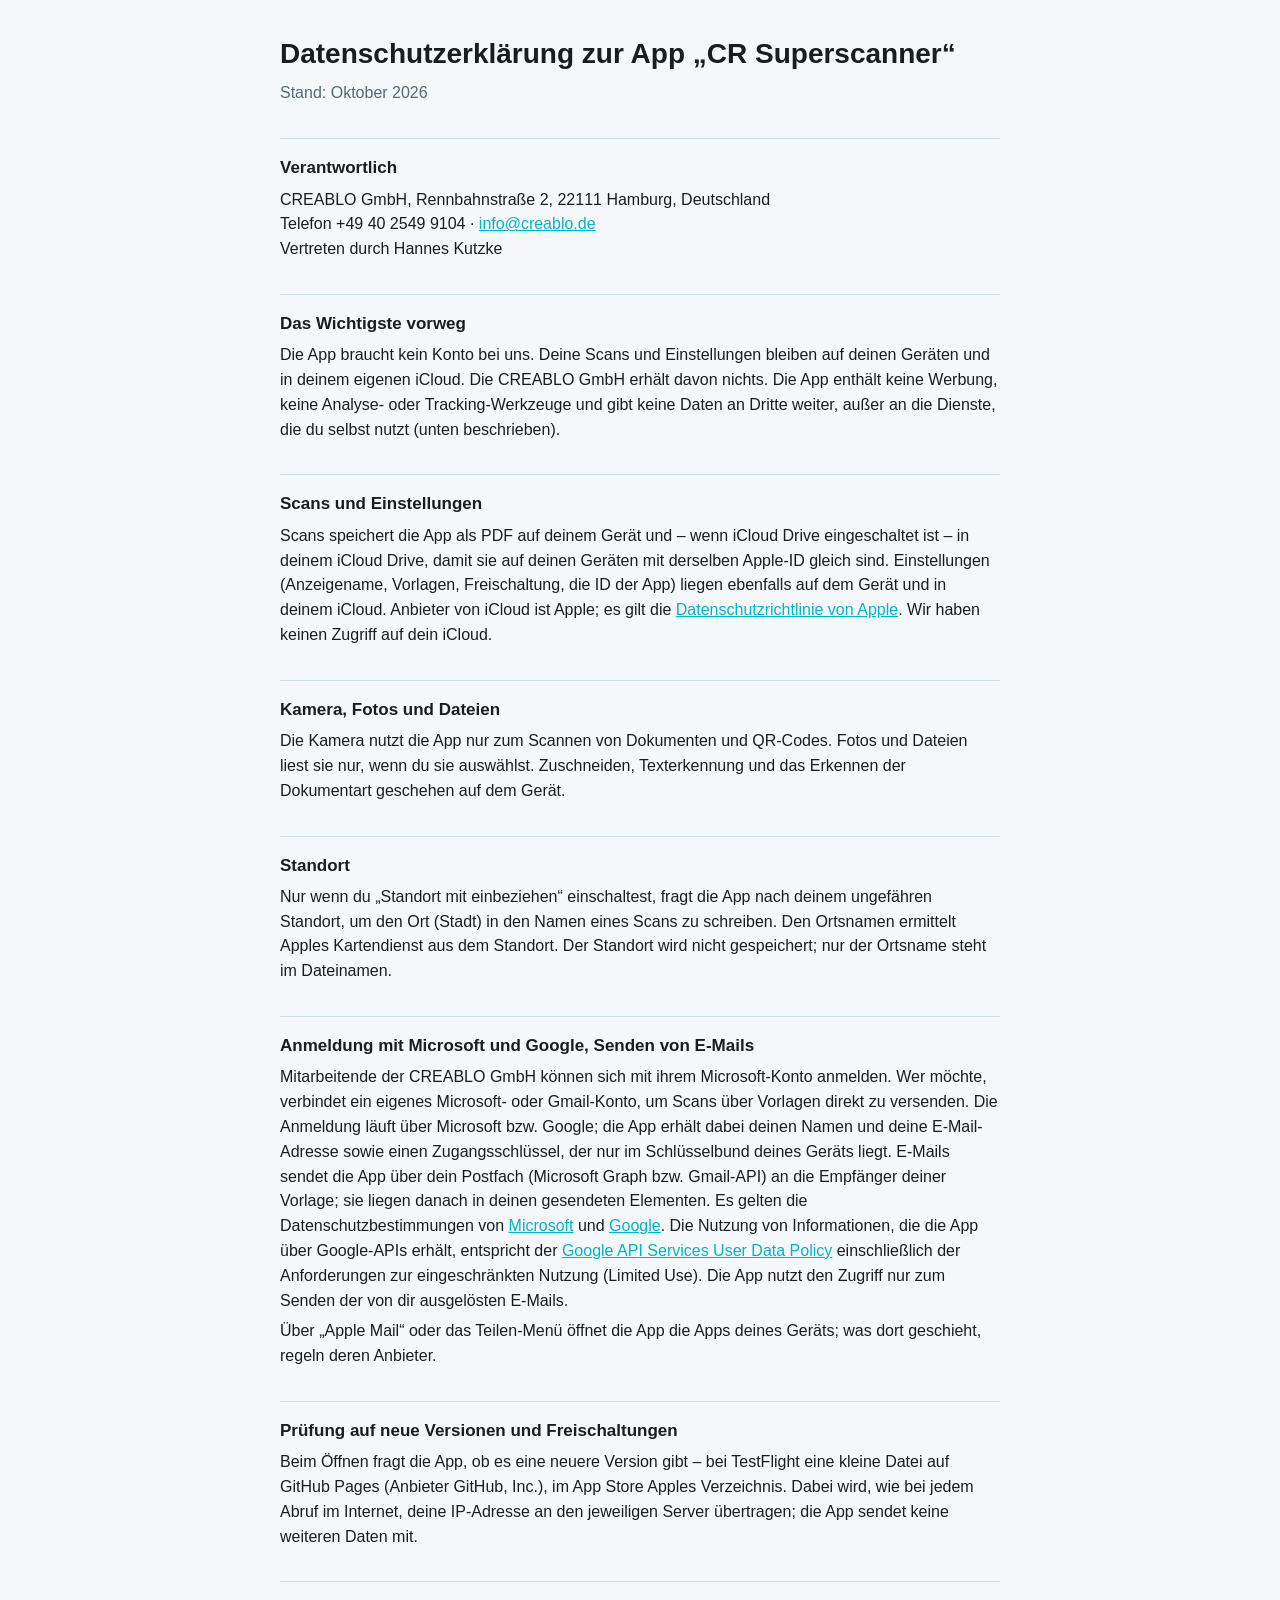
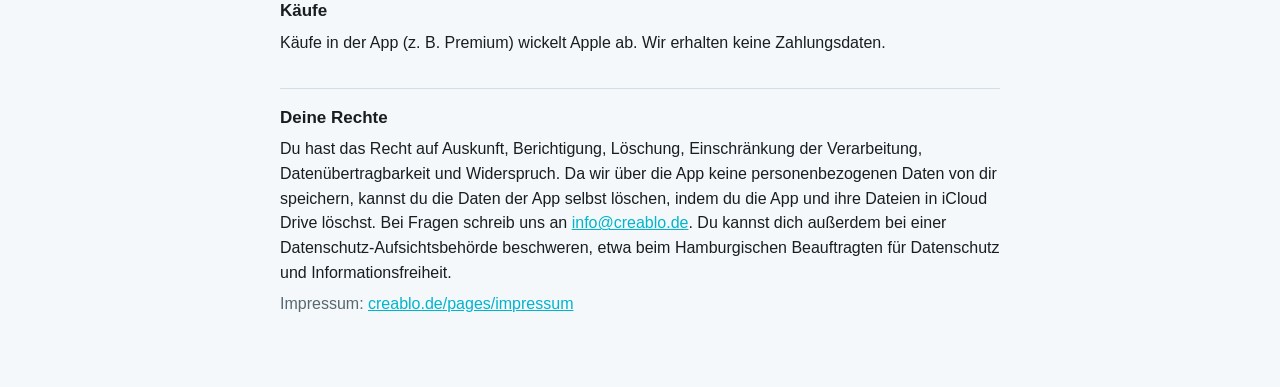
==== superscanner/datenschutz.html @ d0674783 "Superscanner: Datenschutzerklärung" ====
<!doctype html>
<html lang="de">
<head>
<meta charset="utf-8">
<meta name="viewport" content="width=device-width, initial-scale=1">
<title>Superscanner – Datenschutz</title>
<style>
  :root { --ink: #181E20; --muted: #576870; --teal: #00B4CC; --line: #D1E0E6; --surface: #F5F8FA; }
  @media (prefers-color-scheme: dark) { :root { --ink: #EDF4F7; --muted: #9FB3BB; --teal: #00C6E0; --line: #2A3438; --surface: #0F1416; } }
  body { margin: 0; background: var(--surface); color: var(--ink); font: 16px/1.55 -apple-system, "Helvetica Neue", Arial, sans-serif; }
  main { max-width: 720px; margin: 0 auto; padding: 32px 16px 64px; }
  h1 { font-size: 28px; margin: 0 0 4px; }
  h2 { font-size: 17px; margin: 32px 0 6px; padding-top: 16px; border-top: 1px solid var(--line); }
  p, li { margin: 6px 0; }
  .muted { color: var(--muted); }
  a { color: var(--teal); }
</style>
</head>
<body>
<main>
<h1>Datenschutzerklärung zur App „CR Superscanner“</h1>
<p class="muted">Stand: Oktober 2026</p>

<h2>Verantwortlich</h2>
<p>CREABLO GmbH, Rennbahnstraße 2, 22111 Hamburg, Deutschland<br>
Telefon +49 40 2549 9104 · <a href="mailto:info@creablo.de">info@creablo.de</a><br>
Vertreten durch Hannes Kutzke</p>

<h2>Das Wichtigste vorweg</h2>
<p>Die App braucht kein Konto bei uns. Deine Scans und Einstellungen bleiben auf deinen Geräten und in deinem eigenen iCloud. Die CREABLO GmbH erhält davon nichts. Die App enthält keine Werbung, keine Analyse- oder Tracking-Werkzeuge und gibt keine Daten an Dritte weiter, außer an die Dienste, die du selbst nutzt (unten beschrieben).</p>

<h2>Scans und Einstellungen</h2>
<p>Scans speichert die App als PDF auf deinem Gerät und – wenn iCloud Drive eingeschaltet ist – in deinem iCloud Drive, damit sie auf deinen Geräten mit derselben Apple-ID gleich sind. Einstellungen (Anzeigename, Vorlagen, Freischaltung, die ID der App) liegen ebenfalls auf dem Gerät und in deinem iCloud. Anbieter von iCloud ist Apple; es gilt die <a href="https://www.apple.com/de/legal/privacy/">Datenschutzrichtlinie von Apple</a>. Wir haben keinen Zugriff auf dein iCloud.</p>

<h2>Kamera, Fotos und Dateien</h2>
<p>Die Kamera nutzt die App nur zum Scannen von Dokumenten und QR-Codes. Fotos und Dateien liest sie nur, wenn du sie auswählst. Zuschneiden, Texterkennung und das Erkennen der Dokumentart geschehen auf dem Gerät.</p>

<h2>Standort</h2>
<p>Nur wenn du „Standort mit einbeziehen“ einschaltest, fragt die App nach deinem ungefähren Standort, um den Ort (Stadt) in den Namen eines Scans zu schreiben. Den Ortsnamen ermittelt Apples Kartendienst aus dem Standort. Der Standort wird nicht gespeichert; nur der Ortsname steht im Dateinamen.</p>

<h2>Anmeldung mit Microsoft und Google, Senden von E-Mails</h2>
<p>Mitarbeitende der CREABLO GmbH können sich mit ihrem Microsoft-Konto anmelden. Wer möchte, verbindet ein eigenes Microsoft- oder Gmail-Konto, um Scans über Vorlagen direkt zu versenden. Die Anmeldung läuft über Microsoft bzw. Google; die App erhält dabei deinen Namen und deine E-Mail-Adresse sowie einen Zugangsschlüssel, der nur im Schlüsselbund deines Geräts liegt. E-Mails sendet die App über dein Postfach (Microsoft Graph bzw. Gmail-API) an die Empfänger deiner Vorlage; sie liegen danach in deinen gesendeten Elementen. Es gelten die Datenschutzbestimmungen von <a href="https://privacy.microsoft.com/de-de/privacystatement">Microsoft</a> und <a href="https://policies.google.com/privacy?hl=de">Google</a>. Die Nutzung von Informationen, die die App über Google-APIs erhält, entspricht der <a href="https://developers.google.com/terms/api-services-user-data-policy">Google API Services User Data Policy</a> einschließlich der Anforderungen zur eingeschränkten Nutzung (Limited Use). Die App nutzt den Zugriff nur zum Senden der von dir ausgelösten E-Mails.</p>
<p>Über „Apple Mail“ oder das Teilen-Menü öffnet die App die Apps deines Geräts; was dort geschieht, regeln deren Anbieter.</p>

<h2>Prüfung auf neue Versionen und Freischaltungen</h2>
<p>Beim Öffnen fragt die App, ob es eine neuere Version gibt – bei TestFlight eine kleine Datei auf GitHub Pages (Anbieter GitHub, Inc.), im App Store Apples Verzeichnis. Dabei wird, wie bei jedem Abruf im Internet, deine IP-Adresse an den jeweiligen Server übertragen; die App sendet keine weiteren Daten mit.</p>

<h2>Käufe</h2>
<p>Käufe in der App (z. B. Premium) wickelt Apple ab. Wir erhalten keine Zahlungsdaten.</p>

<h2>Deine Rechte</h2>
<p>Du hast das Recht auf Auskunft, Berichtigung, Löschung, Einschränkung der Verarbeitung, Datenübertragbarkeit und Widerspruch. Da wir über die App keine personenbezogenen Daten von dir speichern, kannst du die Daten der App selbst löschen, indem du die App und ihre Dateien in iCloud Drive löschst. Bei Fragen schreib uns an <a href="mailto:info@creablo.de">info@creablo.de</a>. Du kannst dich außerdem bei einer Datenschutz-Aufsichtsbehörde beschweren, etwa beim Hamburgischen Beauftragten für Datenschutz und Informationsfreiheit.</p>

<p class="muted">Impressum: <a href="https://www.creablo.de/pages/impressum">creablo.de/pages/impressum</a></p>
</main>
</body>
</html>
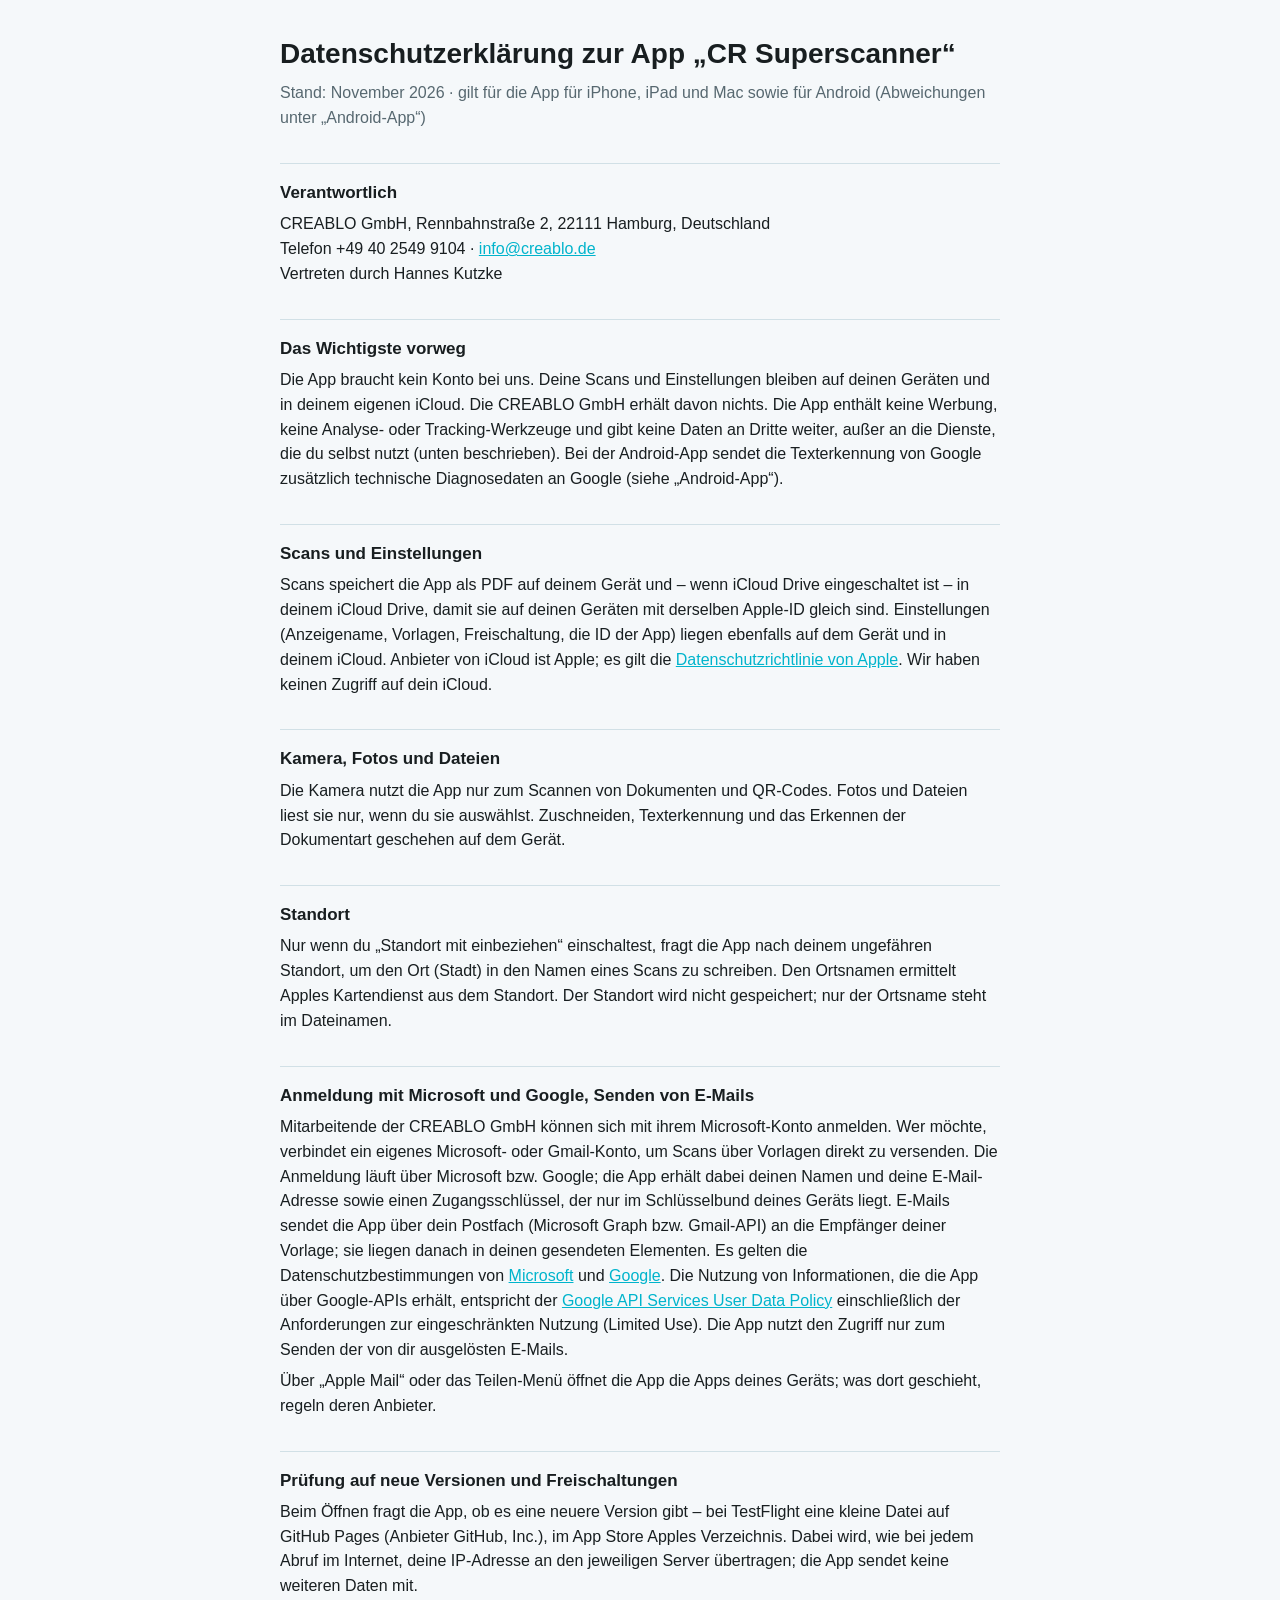
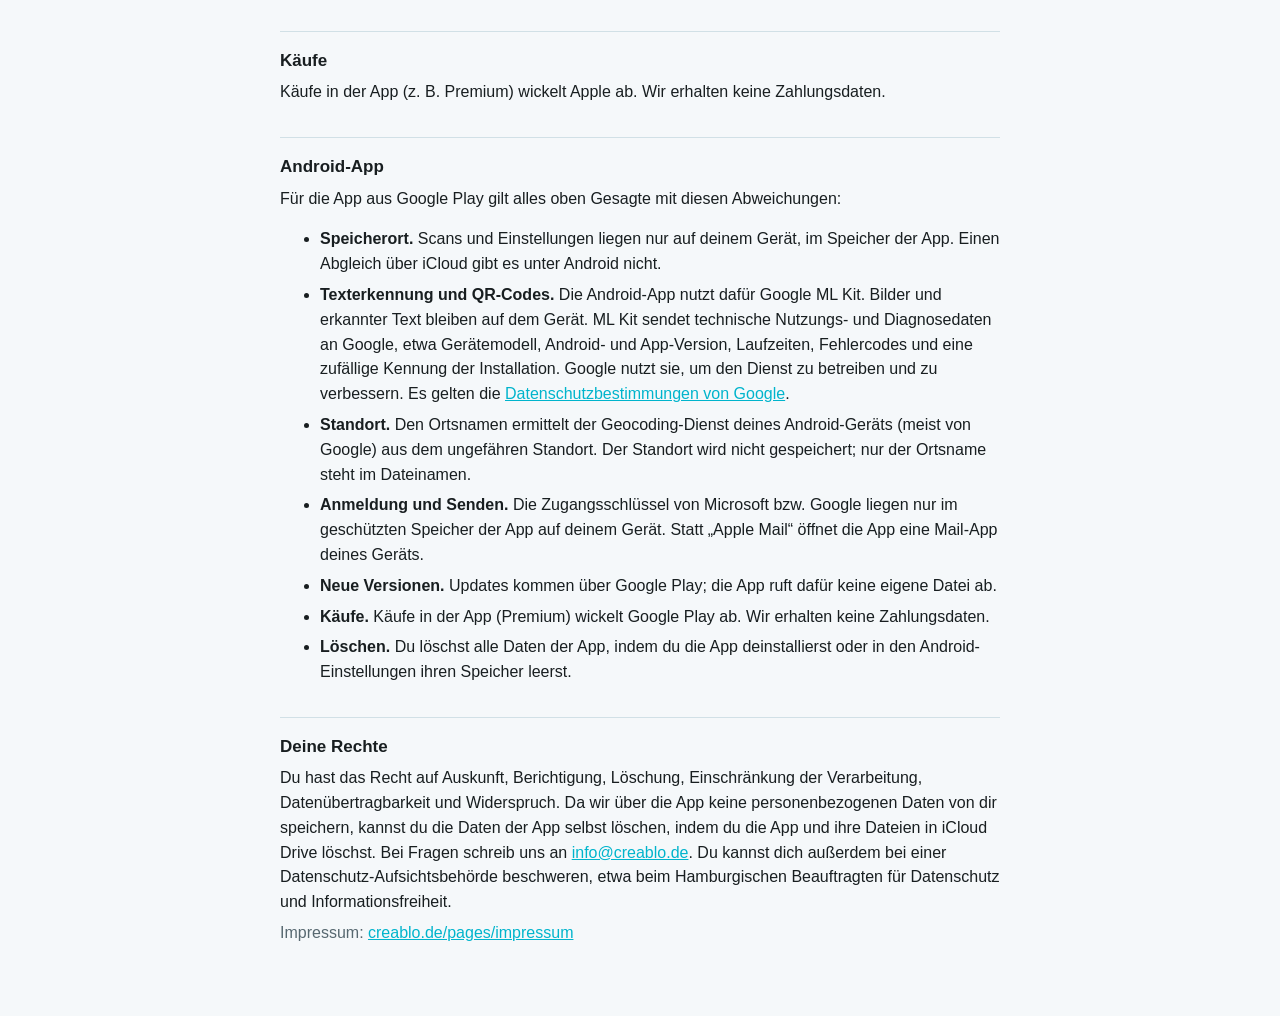
==== commit 3016fbe2: "Superscanner: Datenschutzerklärung um die Android-App ergänzt Co-Authored-By: Claude Opus 5.5 <norep" ====
--- a/superscanner/datenschutz.html
+++ b/superscanner/datenschutz.html
@@ -19,7 +19,7 @@
 <body>
 <main>
 <h1>Datenschutzerklärung zur App „CR Superscanner“</h1>
-<p class="muted">Stand: Oktober 2026</p>
+<p class="muted">Stand: November 2026 · gilt für die App für iPhone, iPad und Mac sowie für Android (Abweichungen unter „Android-App“)</p>
 
 <h2>Verantwortlich</h2>
 <p>CREABLO GmbH, Rennbahnstraße 2, 22111 Hamburg, Deutschland<br>
@@ -27,7 +27,7 @@
 Vertreten durch Hannes Kutzke</p>
 
 <h2>Das Wichtigste vorweg</h2>
-<p>Die App braucht kein Konto bei uns. Deine Scans und Einstellungen bleiben auf deinen Geräten und in deinem eigenen iCloud. Die CREABLO GmbH erhält davon nichts. Die App enthält keine Werbung, keine Analyse- oder Tracking-Werkzeuge und gibt keine Daten an Dritte weiter, außer an die Dienste, die du selbst nutzt (unten beschrieben).</p>
+<p>Die App braucht kein Konto bei uns. Deine Scans und Einstellungen bleiben auf deinen Geräten und in deinem eigenen iCloud. Die CREABLO GmbH erhält davon nichts. Die App enthält keine Werbung, keine Analyse- oder Tracking-Werkzeuge und gibt keine Daten an Dritte weiter, außer an die Dienste, die du selbst nutzt (unten beschrieben). Bei der Android-App sendet die Texterkennung von Google zusätzlich technische Diagnosedaten an Google (siehe „Android-App“).</p>
 
 <h2>Scans und Einstellungen</h2>
 <p>Scans speichert die App als PDF auf deinem Gerät und – wenn iCloud Drive eingeschaltet ist – in deinem iCloud Drive, damit sie auf deinen Geräten mit derselben Apple-ID gleich sind. Einstellungen (Anzeigename, Vorlagen, Freischaltung, die ID der App) liegen ebenfalls auf dem Gerät und in deinem iCloud. Anbieter von iCloud ist Apple; es gilt die <a href="https://www.apple.com/de/legal/privacy/">Datenschutzrichtlinie von Apple</a>. Wir haben keinen Zugriff auf dein iCloud.</p>
@@ -48,6 +48,18 @@
 <h2>Käufe</h2>
 <p>Käufe in der App (z. B. Premium) wickelt Apple ab. Wir erhalten keine Zahlungsdaten.</p>
 
+<h2>Android-App</h2>
+<p>Für die App aus Google Play gilt alles oben Gesagte mit diesen Abweichungen:</p>
+<ul>
+<li><strong>Speicherort.</strong> Scans und Einstellungen liegen nur auf deinem Gerät, im Speicher der App. Einen Abgleich über iCloud gibt es unter Android nicht.</li>
+<li><strong>Texterkennung und QR-Codes.</strong> Die Android-App nutzt dafür Google ML Kit. Bilder und erkannter Text bleiben auf dem Gerät. ML Kit sendet technische Nutzungs- und Diagnosedaten an Google, etwa Gerätemodell, Android- und App-Version, Laufzeiten, Fehlercodes und eine zufällige Kennung der Installation. Google nutzt sie, um den Dienst zu betreiben und zu verbessern. Es gelten die <a href="https://policies.google.com/privacy?hl=de">Datenschutzbestimmungen von Google</a>.</li>
+<li><strong>Standort.</strong> Den Ortsnamen ermittelt der Geocoding-Dienst deines Android-Geräts (meist von Google) aus dem ungefähren Standort. Der Standort wird nicht gespeichert; nur der Ortsname steht im Dateinamen.</li>
+<li><strong>Anmeldung und Senden.</strong> Die Zugangsschlüssel von Microsoft bzw. Google liegen nur im geschützten Speicher der App auf deinem Gerät. Statt „Apple Mail“ öffnet die App eine Mail-App deines Geräts.</li>
+<li><strong>Neue Versionen.</strong> Updates kommen über Google Play; die App ruft dafür keine eigene Datei ab.</li>
+<li><strong>Käufe.</strong> Käufe in der App (Premium) wickelt Google Play ab. Wir erhalten keine Zahlungsdaten.</li>
+<li><strong>Löschen.</strong> Du löschst alle Daten der App, indem du die App deinstallierst oder in den Android-Einstellungen ihren Speicher leerst.</li>
+</ul>
+
 <h2>Deine Rechte</h2>
 <p>Du hast das Recht auf Auskunft, Berichtigung, Löschung, Einschränkung der Verarbeitung, Datenübertragbarkeit und Widerspruch. Da wir über die App keine personenbezogenen Daten von dir speichern, kannst du die Daten der App selbst löschen, indem du die App und ihre Dateien in iCloud Drive löschst. Bei Fragen schreib uns an <a href="mailto:info@creablo.de">info@creablo.de</a>. Du kannst dich außerdem bei einer Datenschutz-Aufsichtsbehörde beschweren, etwa beim Hamburgischen Beauftragten für Datenschutz und Informationsfreiheit.</p>
 
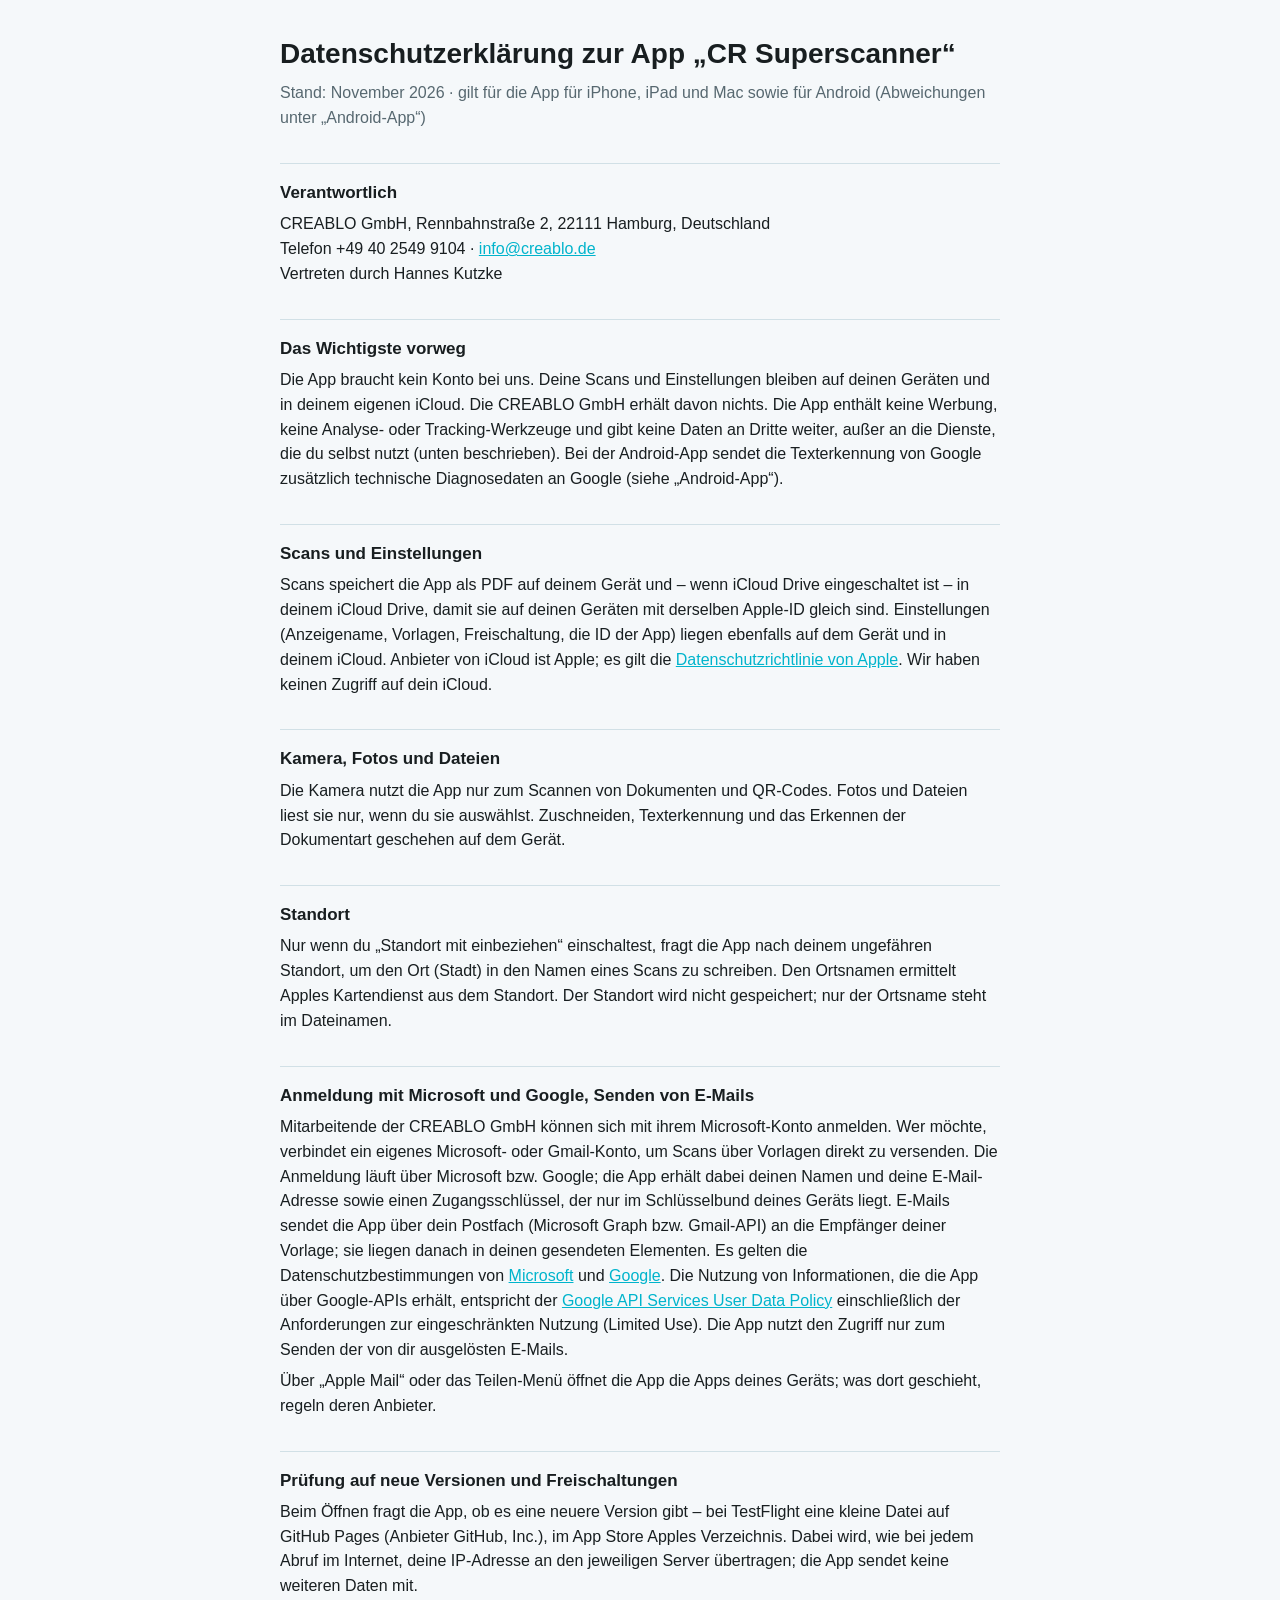
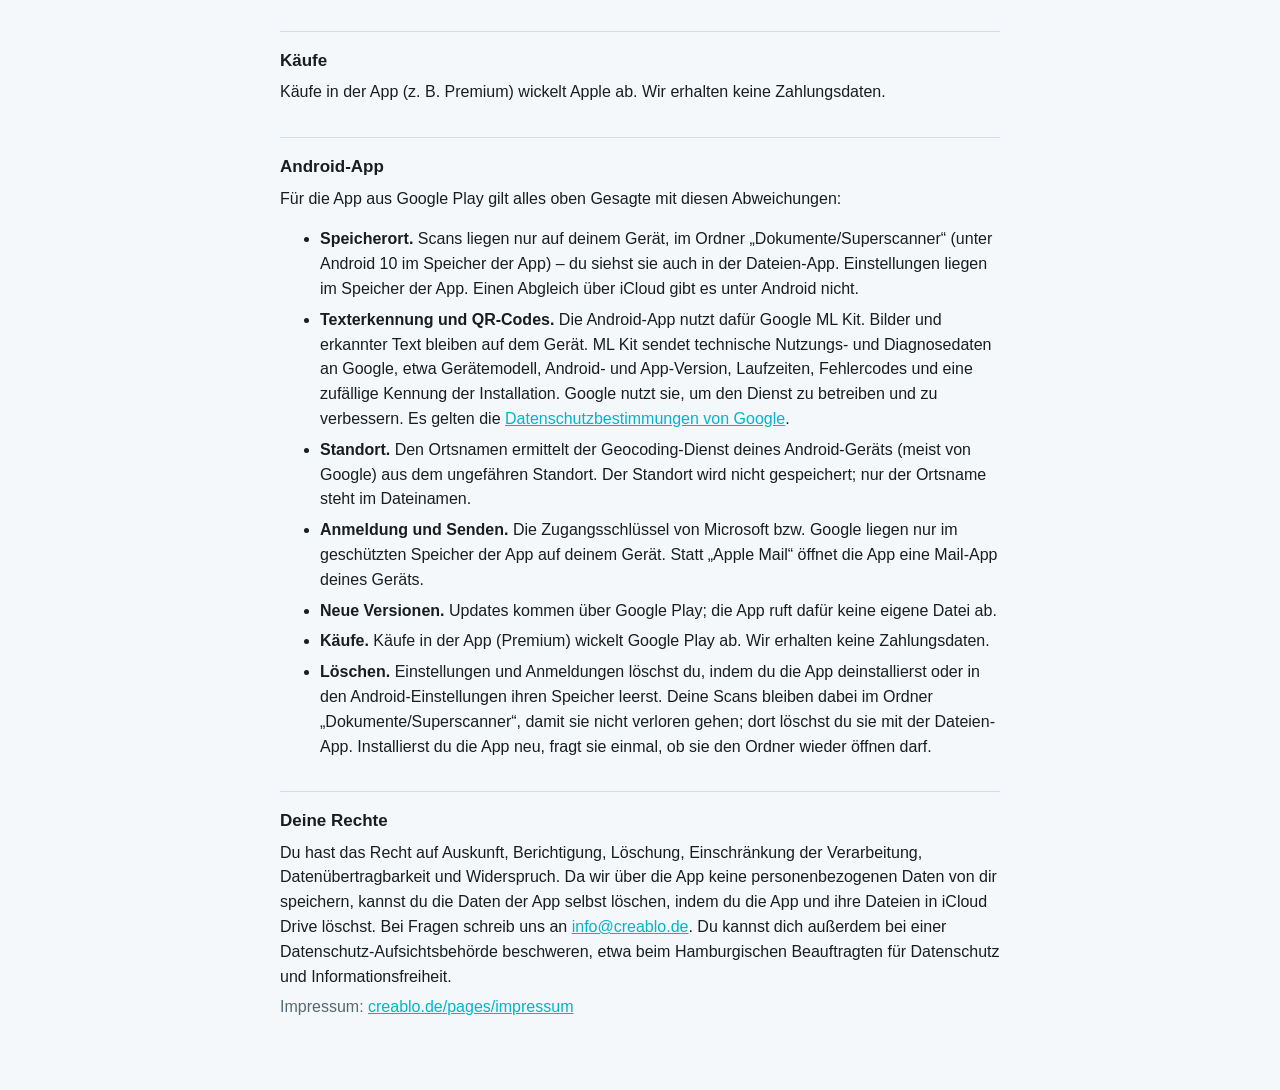
==== commit 7d28b16e: "Superscanner-Datenschutz: Android-Speicherort (Dokumente/Superscanner) und Löschen richtiggestellt C" ====
--- a/superscanner/datenschutz.html
+++ b/superscanner/datenschutz.html
@@ -51,13 +51,13 @@
 <h2>Android-App</h2>
 <p>Für die App aus Google Play gilt alles oben Gesagte mit diesen Abweichungen:</p>
 <ul>
-<li><strong>Speicherort.</strong> Scans und Einstellungen liegen nur auf deinem Gerät, im Speicher der App. Einen Abgleich über iCloud gibt es unter Android nicht.</li>
+<li><strong>Speicherort.</strong> Scans liegen nur auf deinem Gerät, im Ordner „Dokumente/Superscanner“ (unter Android 10 im Speicher der App) – du siehst sie auch in der Dateien-App. Einstellungen liegen im Speicher der App. Einen Abgleich über iCloud gibt es unter Android nicht.</li>
 <li><strong>Texterkennung und QR-Codes.</strong> Die Android-App nutzt dafür Google ML Kit. Bilder und erkannter Text bleiben auf dem Gerät. ML Kit sendet technische Nutzungs- und Diagnosedaten an Google, etwa Gerätemodell, Android- und App-Version, Laufzeiten, Fehlercodes und eine zufällige Kennung der Installation. Google nutzt sie, um den Dienst zu betreiben und zu verbessern. Es gelten die <a href="https://policies.google.com/privacy?hl=de">Datenschutzbestimmungen von Google</a>.</li>
 <li><strong>Standort.</strong> Den Ortsnamen ermittelt der Geocoding-Dienst deines Android-Geräts (meist von Google) aus dem ungefähren Standort. Der Standort wird nicht gespeichert; nur der Ortsname steht im Dateinamen.</li>
 <li><strong>Anmeldung und Senden.</strong> Die Zugangsschlüssel von Microsoft bzw. Google liegen nur im geschützten Speicher der App auf deinem Gerät. Statt „Apple Mail“ öffnet die App eine Mail-App deines Geräts.</li>
 <li><strong>Neue Versionen.</strong> Updates kommen über Google Play; die App ruft dafür keine eigene Datei ab.</li>
 <li><strong>Käufe.</strong> Käufe in der App (Premium) wickelt Google Play ab. Wir erhalten keine Zahlungsdaten.</li>
-<li><strong>Löschen.</strong> Du löschst alle Daten der App, indem du die App deinstallierst oder in den Android-Einstellungen ihren Speicher leerst.</li>
+<li><strong>Löschen.</strong> Einstellungen und Anmeldungen löschst du, indem du die App deinstallierst oder in den Android-Einstellungen ihren Speicher leerst. Deine Scans bleiben dabei im Ordner „Dokumente/Superscanner“, damit sie nicht verloren gehen; dort löschst du sie mit der Dateien-App. Installierst du die App neu, fragt sie einmal, ob sie den Ordner wieder öffnen darf.</li>
 </ul>
 
 <h2>Deine Rechte</h2>
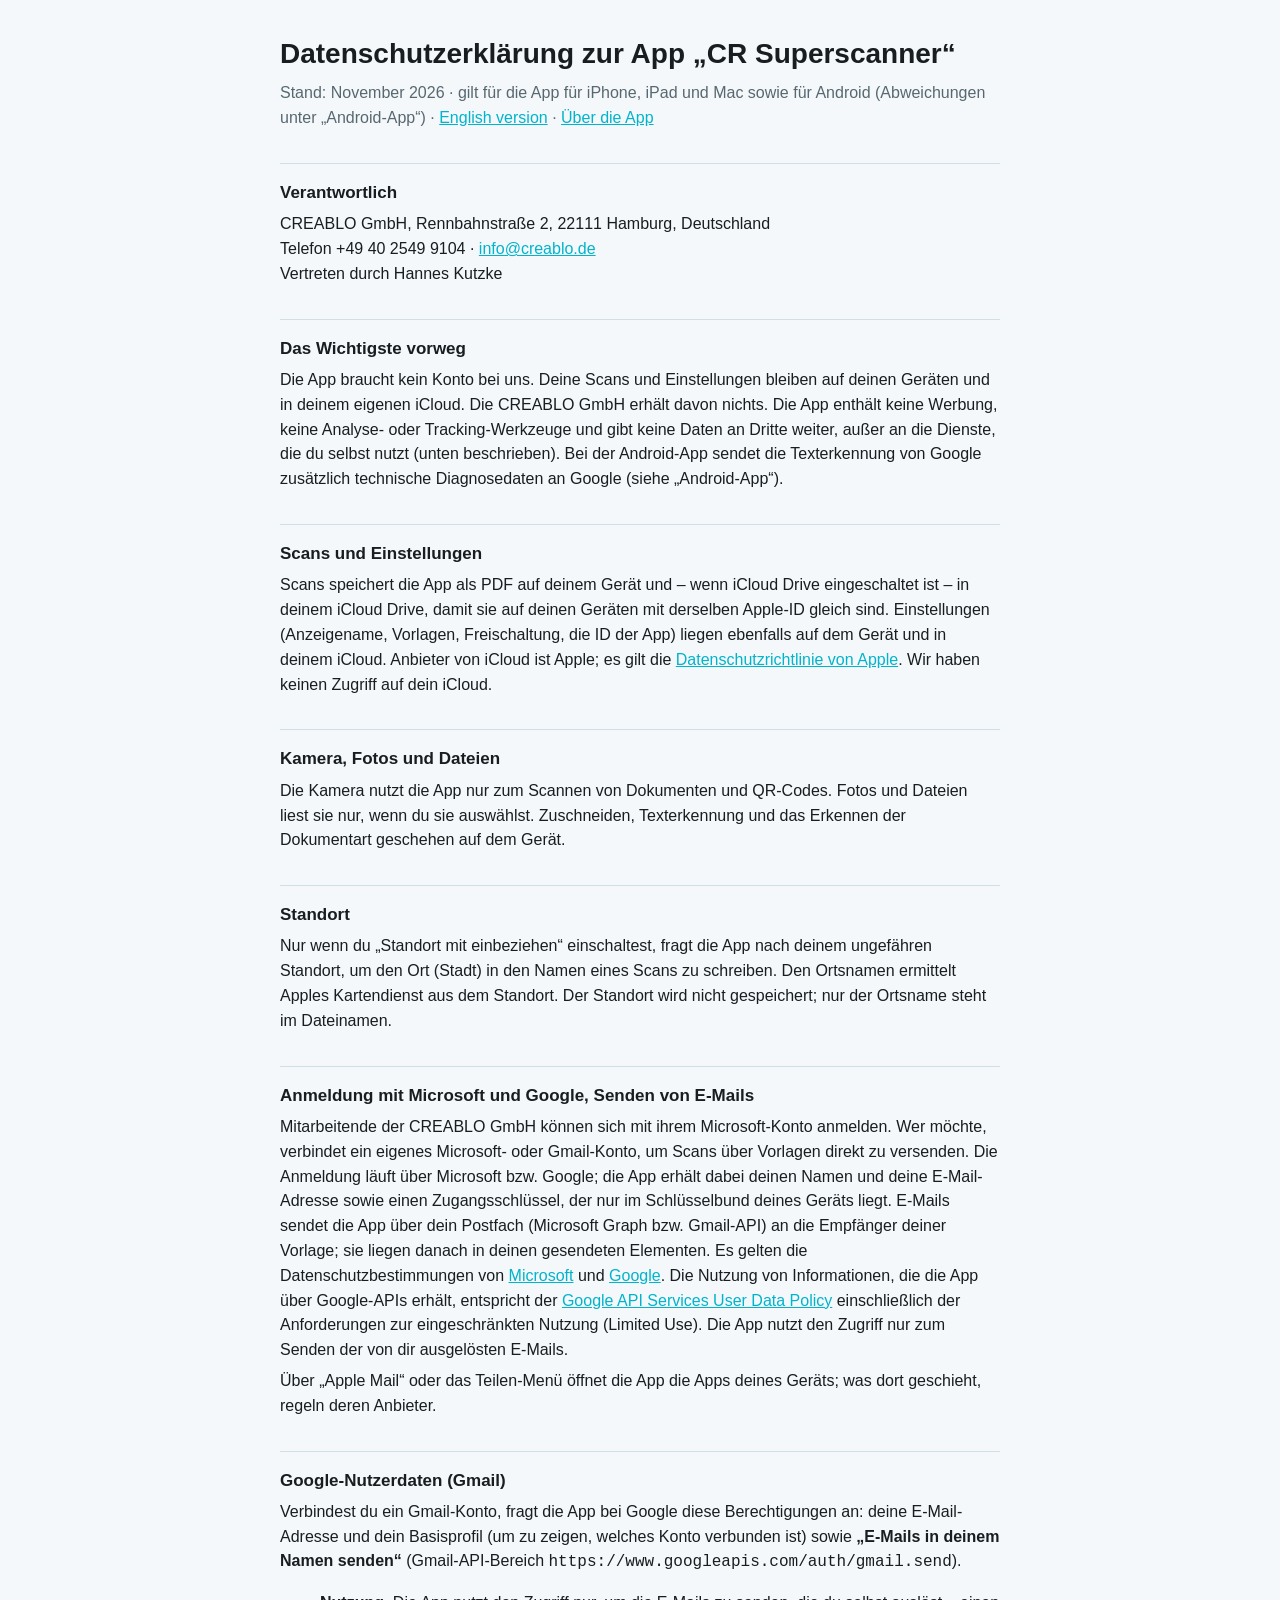
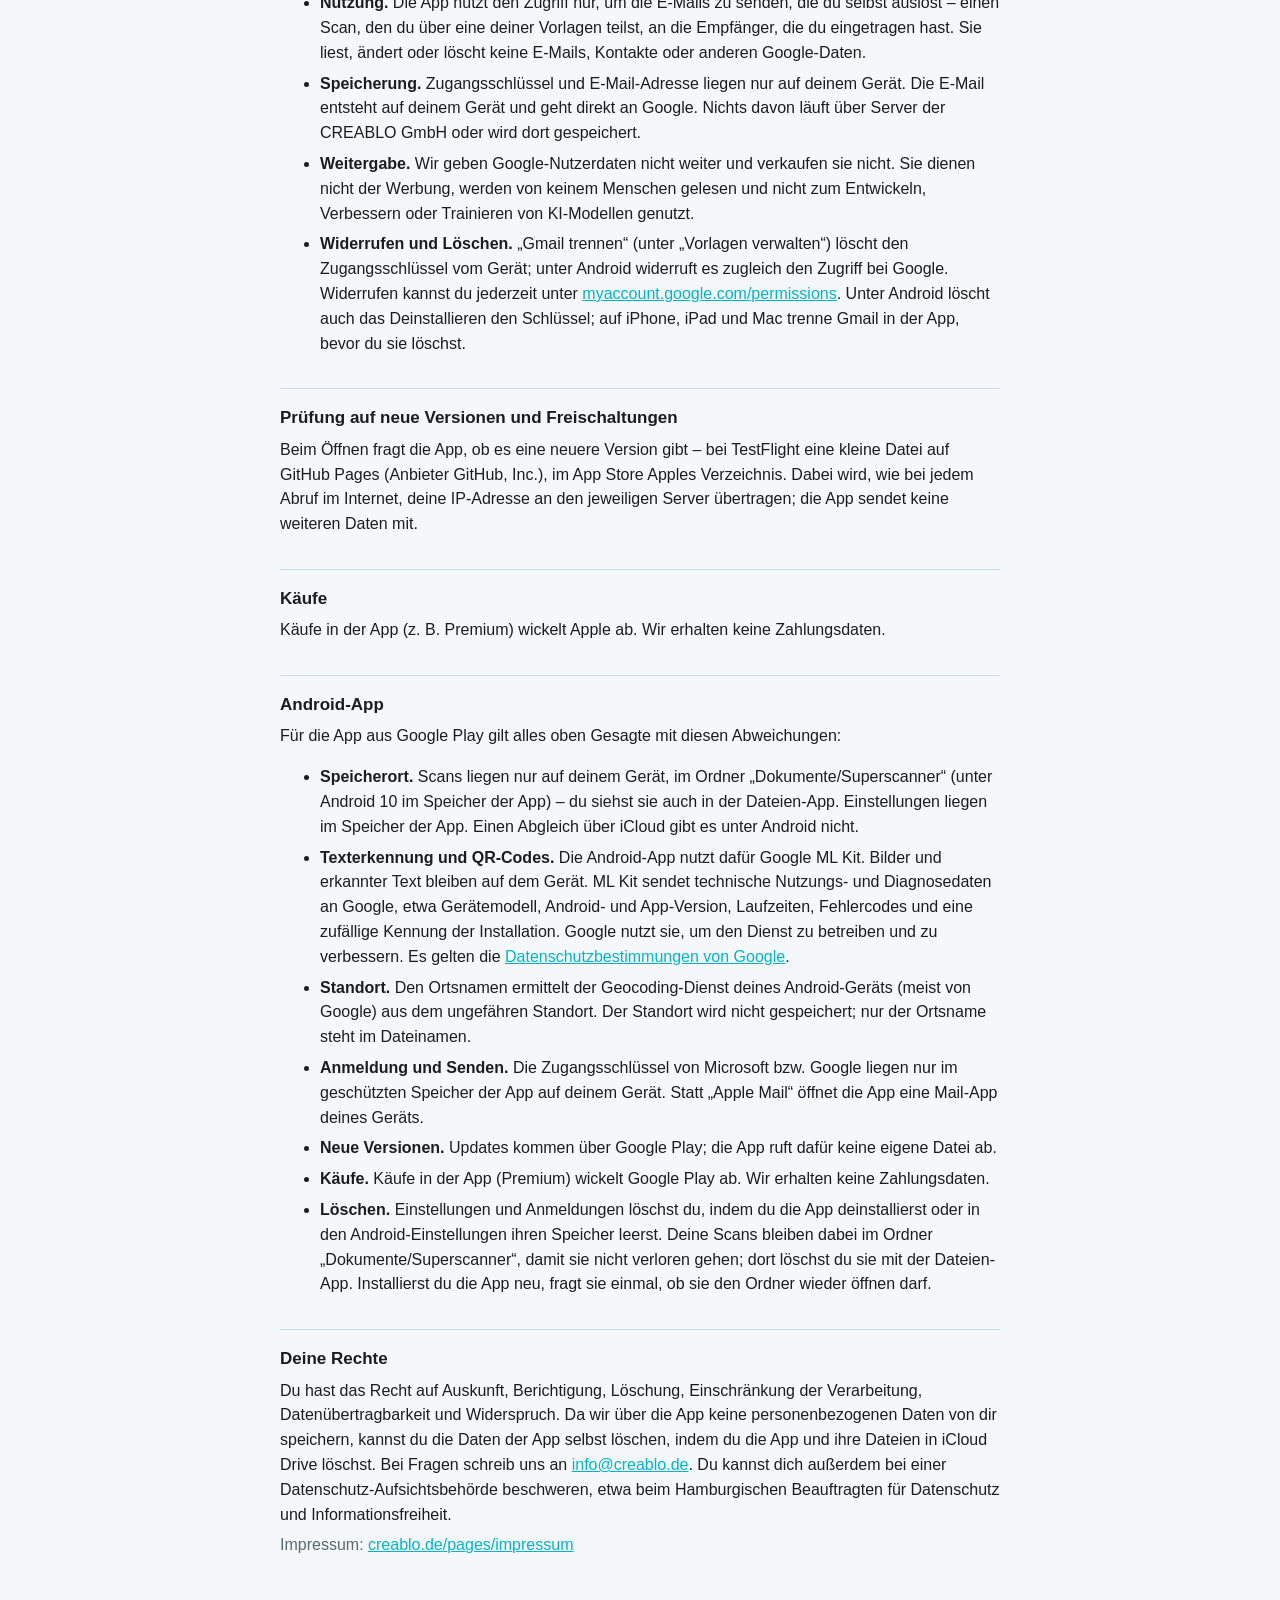
==== commit 1be9e385: "Superscanner: Startseite der App, englische Datenschutzerklärung, Abschnitt Google-Nutzerdaten (Gmai" ====
--- a/superscanner/datenschutz.html
+++ b/superscanner/datenschutz.html
@@ -19,7 +19,7 @@
 <body>
 <main>
 <h1>Datenschutzerklärung zur App „CR Superscanner“</h1>
-<p class="muted">Stand: November 2026 · gilt für die App für iPhone, iPad und Mac sowie für Android (Abweichungen unter „Android-App“)</p>
+<p class="muted">Stand: November 2026 · gilt für die App für iPhone, iPad und Mac sowie für Android (Abweichungen unter „Android-App“) · <a href="privacy.html">English version</a> · <a href="./">Über die App</a></p>
 
 <h2>Verantwortlich</h2>
 <p>CREABLO GmbH, Rennbahnstraße 2, 22111 Hamburg, Deutschland<br>
@@ -41,6 +41,15 @@
 <h2>Anmeldung mit Microsoft und Google, Senden von E-Mails</h2>
 <p>Mitarbeitende der CREABLO GmbH können sich mit ihrem Microsoft-Konto anmelden. Wer möchte, verbindet ein eigenes Microsoft- oder Gmail-Konto, um Scans über Vorlagen direkt zu versenden. Die Anmeldung läuft über Microsoft bzw. Google; die App erhält dabei deinen Namen und deine E-Mail-Adresse sowie einen Zugangsschlüssel, der nur im Schlüsselbund deines Geräts liegt. E-Mails sendet die App über dein Postfach (Microsoft Graph bzw. Gmail-API) an die Empfänger deiner Vorlage; sie liegen danach in deinen gesendeten Elementen. Es gelten die Datenschutzbestimmungen von <a href="https://privacy.microsoft.com/de-de/privacystatement">Microsoft</a> und <a href="https://policies.google.com/privacy?hl=de">Google</a>. Die Nutzung von Informationen, die die App über Google-APIs erhält, entspricht der <a href="https://developers.google.com/terms/api-services-user-data-policy">Google API Services User Data Policy</a> einschließlich der Anforderungen zur eingeschränkten Nutzung (Limited Use). Die App nutzt den Zugriff nur zum Senden der von dir ausgelösten E-Mails.</p>
 <p>Über „Apple Mail“ oder das Teilen-Menü öffnet die App die Apps deines Geräts; was dort geschieht, regeln deren Anbieter.</p>
+
+<h2>Google-Nutzerdaten (Gmail)</h2>
+<p>Verbindest du ein Gmail-Konto, fragt die App bei Google diese Berechtigungen an: deine E-Mail-Adresse und dein Basisprofil (um zu zeigen, welches Konto verbunden ist) sowie <strong>„E-Mails in deinem Namen senden“</strong> (Gmail-API-Bereich <code>https://www.googleapis.com/auth/gmail.send</code>).</p>
+<ul>
+<li><strong>Nutzung.</strong> Die App nutzt den Zugriff nur, um die E-Mails zu senden, die du selbst auslöst – einen Scan, den du über eine deiner Vorlagen teilst, an die Empfänger, die du eingetragen hast. Sie liest, ändert oder löscht keine E-Mails, Kontakte oder anderen Google-Daten.</li>
+<li><strong>Speicherung.</strong> Zugangsschlüssel und E-Mail-Adresse liegen nur auf deinem Gerät. Die E-Mail entsteht auf deinem Gerät und geht direkt an Google. Nichts davon läuft über Server der CREABLO GmbH oder wird dort gespeichert.</li>
+<li><strong>Weitergabe.</strong> Wir geben Google-Nutzerdaten nicht weiter und verkaufen sie nicht. Sie dienen nicht der Werbung, werden von keinem Menschen gelesen und nicht zum Entwickeln, Verbessern oder Trainieren von KI-Modellen genutzt.</li>
+<li><strong>Widerrufen und Löschen.</strong> „Gmail trennen“ (unter „Vorlagen verwalten“) löscht den Zugangsschlüssel vom Gerät; unter Android widerruft es zugleich den Zugriff bei Google. Widerrufen kannst du jederzeit unter <a href="https://myaccount.google.com/permissions">myaccount.google.com/permissions</a>. Unter Android löscht auch das Deinstallieren den Schlüssel; auf iPhone, iPad und Mac trenne Gmail in der App, bevor du sie löschst.</li>
+</ul>
 
 <h2>Prüfung auf neue Versionen und Freischaltungen</h2>
 <p>Beim Öffnen fragt die App, ob es eine neuere Version gibt – bei TestFlight eine kleine Datei auf GitHub Pages (Anbieter GitHub, Inc.), im App Store Apples Verzeichnis. Dabei wird, wie bei jedem Abruf im Internet, deine IP-Adresse an den jeweiligen Server übertragen; die App sendet keine weiteren Daten mit.</p>
